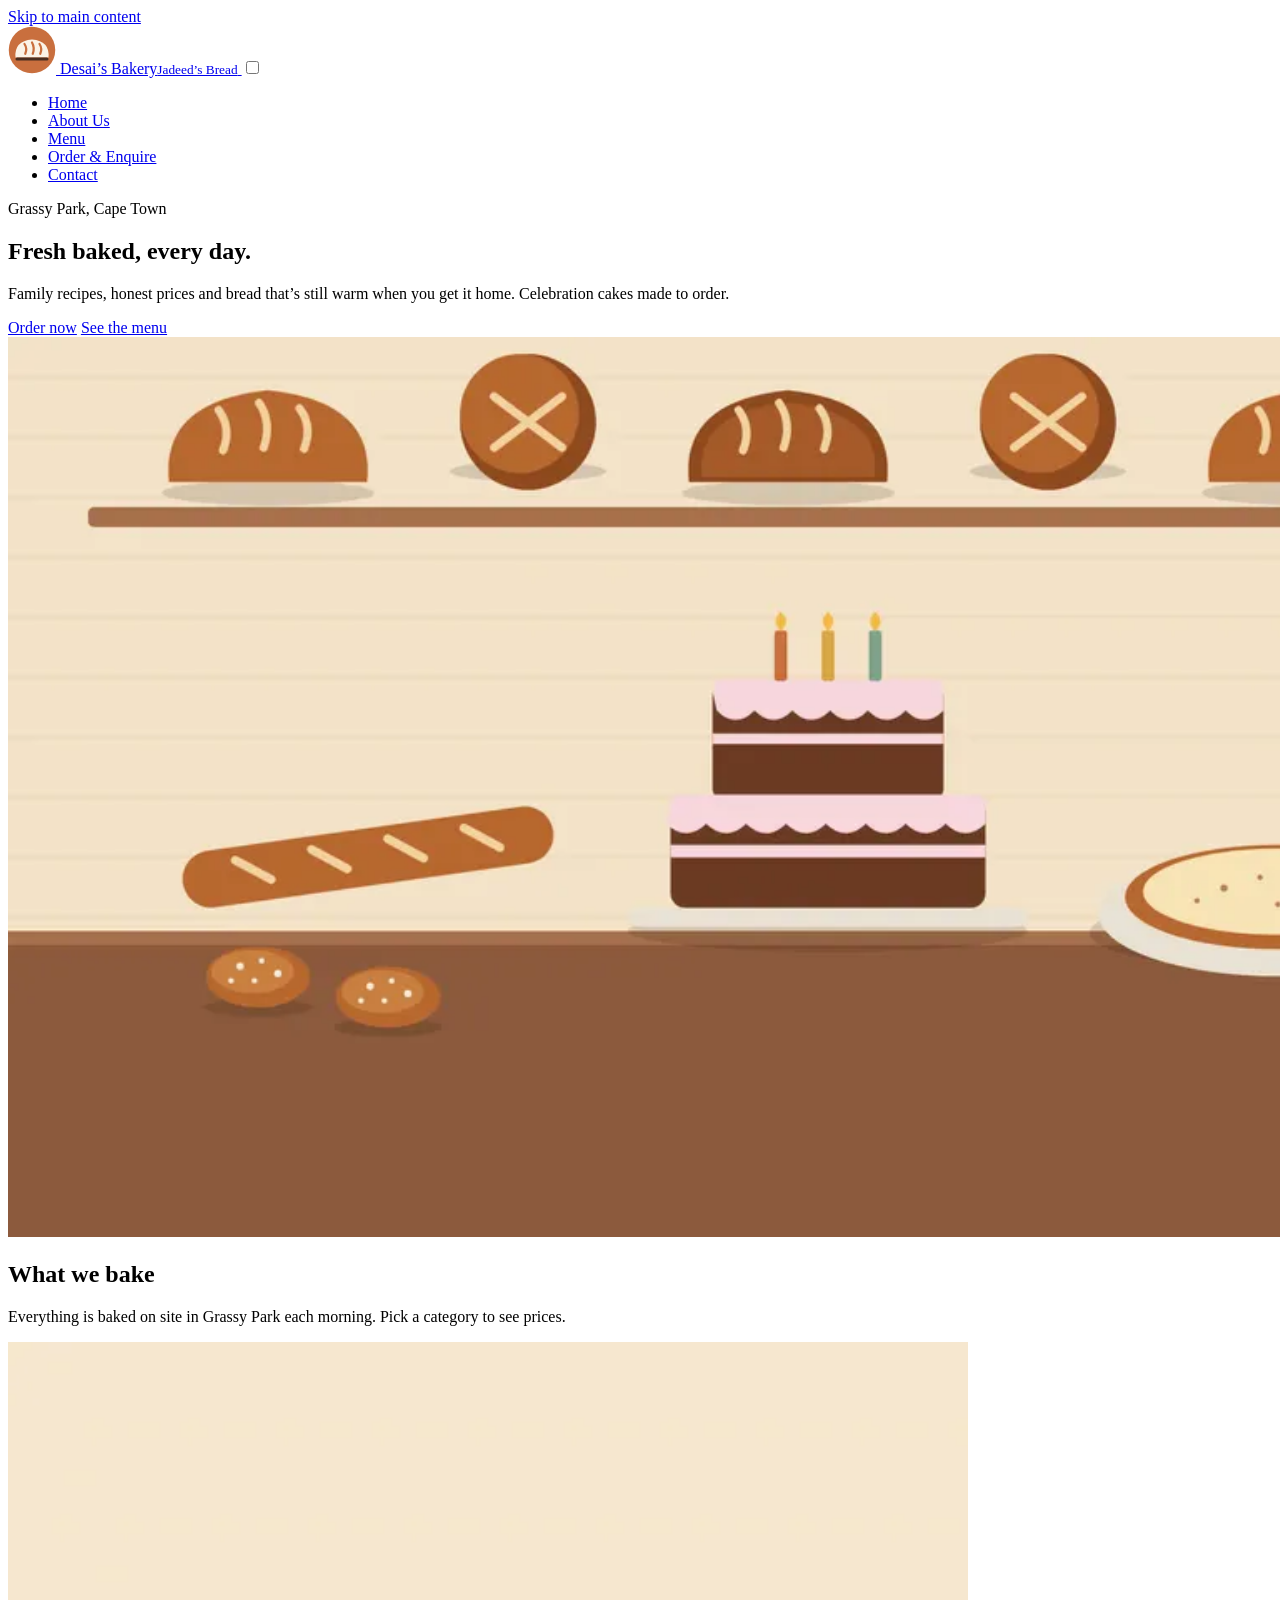
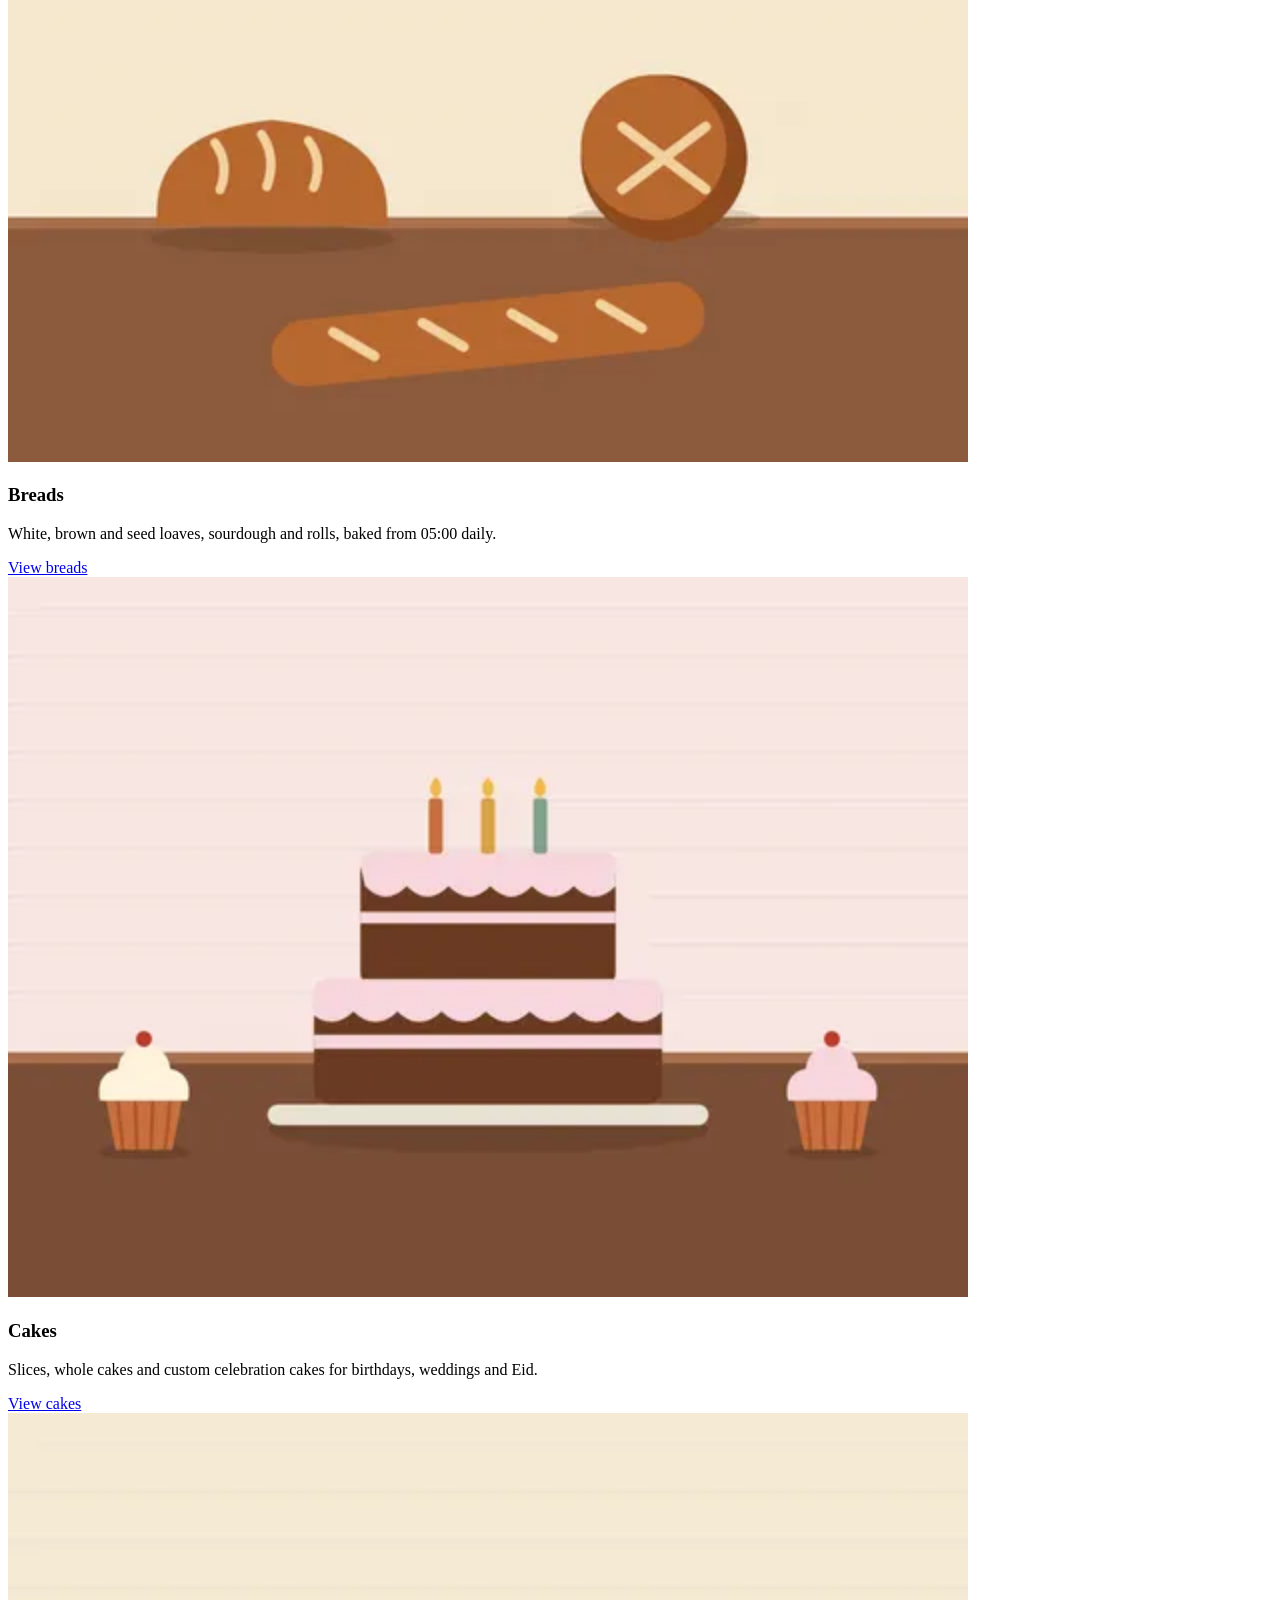
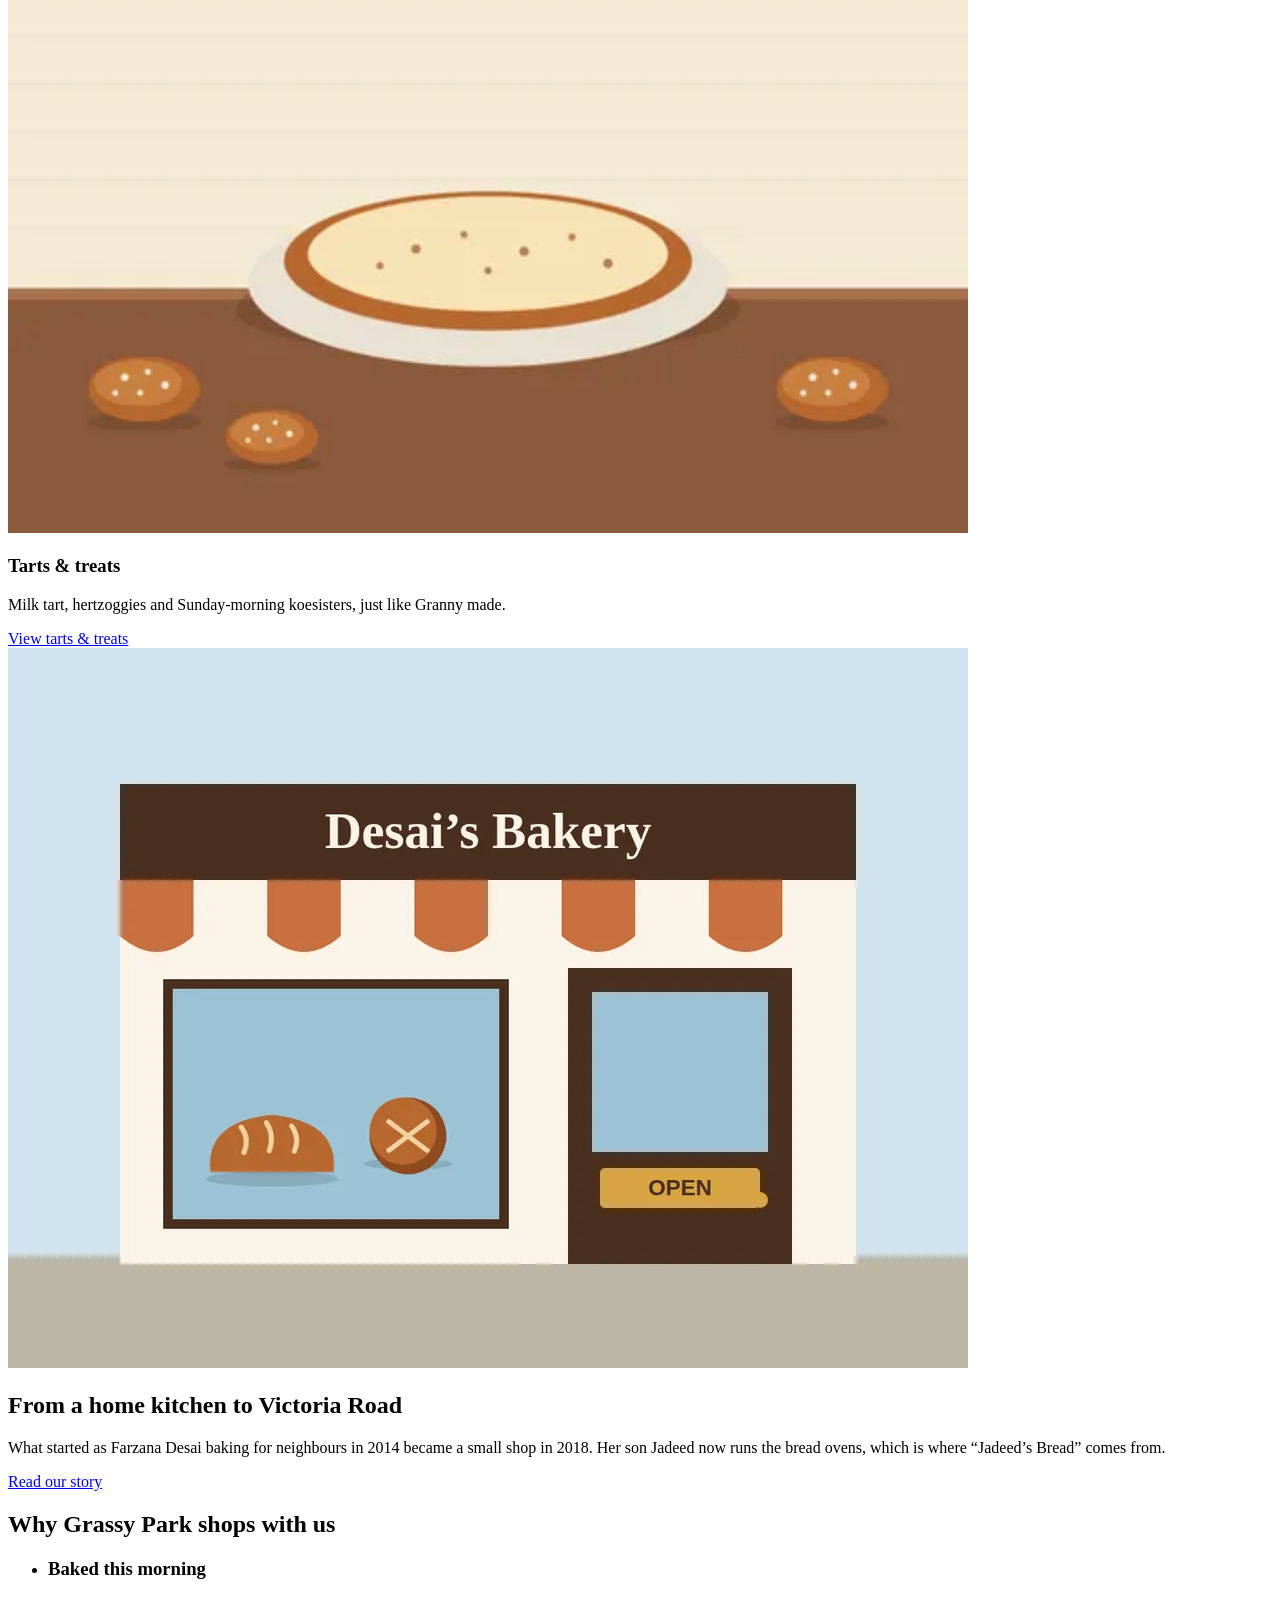
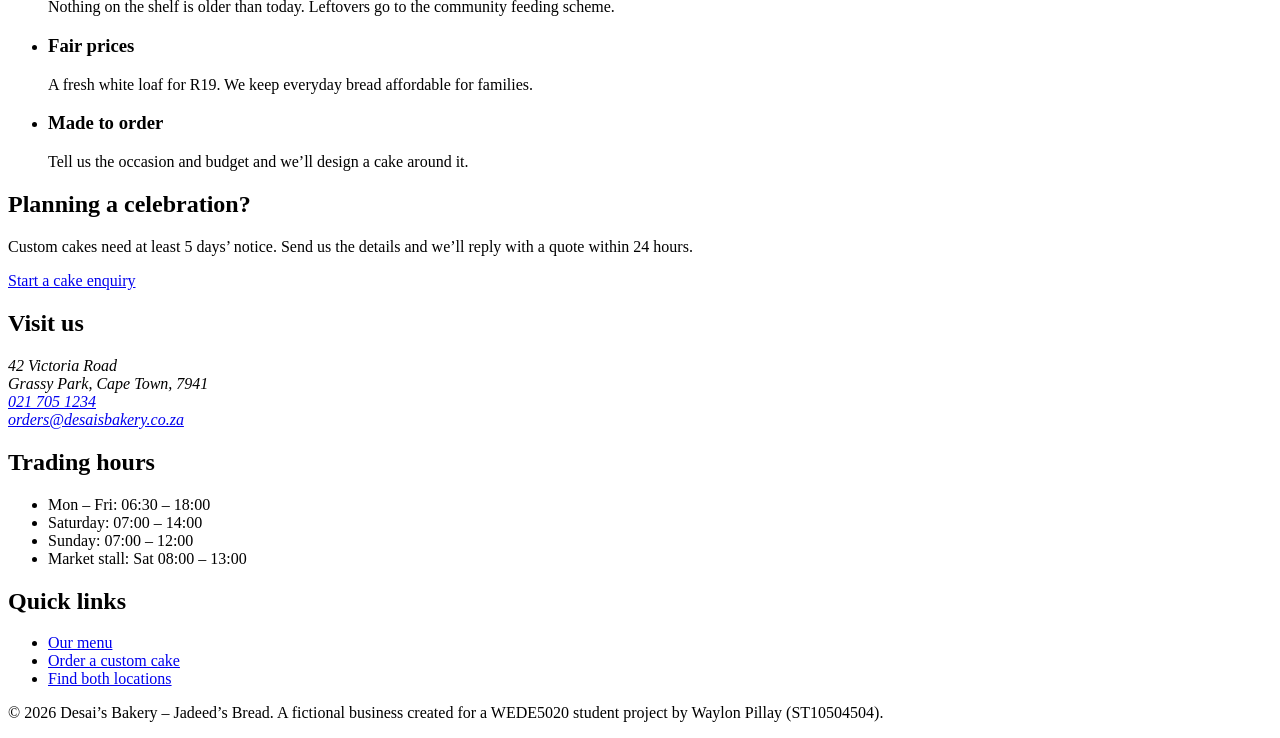
==== WEDE5020-POE-ST10504504/index.html @ 3e5a2468 "Add home page with semantic header, nav, hero, category cards and footer" ====
<!DOCTYPE html>
<html lang="en-ZA">
<head>
    <!-- Character set and responsive viewport so the layout scales on phones and tablets -->
    <meta charset="UTF-8">
    <meta name="viewport" content="width=device-width, initial-scale=1.0">
    <meta name="description" content="Family-run bakery in Grassy Park, Cape Town. Fresh bread daily, celebration cakes, milk tart and koesisters. Order custom cakes online.">
    <meta name="author" content="Waylon Pillay (ST10504504)">
    <title>Home | Desai&#8217;s Bakery, Grassy Park</title>
    <!-- Favicon and the single external stylesheet shared by every page -->
    <link rel="icon" href="images/logo.svg" type="image/svg+xml">
    <link rel="stylesheet" href="css/style.css">
</head>
<body>
    <!-- Skip link lets keyboard users jump straight past the navigation -->
    <a class="skip-link" href="#main">Skip to main content</a>

    <!-- ===== SITE HEADER: logo + main navigation (identical on all five pages) ===== -->
    <header class="site-header">
        <div class="container header-inner">
            <a class="brand" href="index.html">
                <img src="images/logo.svg" alt="" width="48" height="48">
                <span class="brand-text">Desai&#8217;s Bakery<small>Jadeed&#8217;s Bread</small></span>
            </a>

            <!-- Checkbox + label create a CSS-only hamburger menu on small screens (no JavaScript needed) -->
            <input type="checkbox" id="nav-toggle" class="nav-toggle" aria-label="Show or hide the menu">
            <label for="nav-toggle" class="nav-toggle-label"><span></span></label>

            <nav class="main-nav" aria-label="Main navigation">
                <ul>
                <li><a href="index.html" class="active" aria-current="page">Home</a></li>
                <li><a href="about.html">About Us</a></li>
                <li><a href="products.html">Menu</a></li>
                <li><a href="enquiry.html">Order &amp; Enquire</a></li>
                <li><a href="contact.html">Contact</a></li>
                </ul>
            </nav>
        </div>
    </header>

    <main id="main">
        <!-- HERO: large image, tagline and the main call to action -->
        <section class="hero">
            <div class="container hero-inner">
                <div class="hero-text">
                    <p class="eyebrow">Grassy Park, Cape Town</p>
                    <h1>Fresh baked, every day.</h1>
                    <p class="lead">Family recipes, honest prices and bread that&#8217;s still warm when you get it home. Celebration cakes made to order.</p>
                    <div class="button-row">
                        <a class="btn btn-primary" href="enquiry.html">Order now</a>
                        <a class="btn btn-secondary" href="products.html">See the menu</a>
                    </div>
                </div>
                <picture class="hero-image">
                    <source type="image/webp" srcset="images/hero-bread-display-480.webp 480w, images/hero-bread-display-960.webp 960w, images/hero-bread-display-1600.webp 1600w" sizes="(min-width: 64em) 55vw, 100vw">
                    <img src="images/hero-bread-display-1600.jpg" srcset="images/hero-bread-display-480.jpg 480w, images/hero-bread-display-960.jpg 960w, images/hero-bread-display-1600.jpg 1600w" sizes="(min-width: 64em) 55vw, 100vw"
                         alt="Shelf of freshly baked loaves above a counter with a birthday cake, a baguette, a milk tart and koesisters" width="1600" height="900" loading="eager">
                </picture>
            </div>
        </section>

        <!-- FEATURED CATEGORIES: three cards linking into the menu page -->
        <section class="section">
            <div class="container">
                <h2 class="section-title">What we bake</h2>
                <p class="section-intro">Everything is baked on site in Grassy Park each morning. Pick a category to see prices.</p>
                <div class="card-grid">
                    <article class="card">
                        <picture>
                    <source type="image/webp" srcset="images/breads-480.webp 480w, images/breads-960.webp 960w" sizes="(min-width: 48em) 33vw, 100vw">
                    <img src="images/breads-960.jpg" srcset="images/breads-480.jpg 480w, images/breads-960.jpg 960w" sizes="(min-width: 48em) 33vw, 100vw"
                         alt="A domed white loaf, a round seed loaf and a baguette on a wooden counter" width="960" height="720" loading="lazy">
                </picture>
                        <div class="card-body">
                            <h3>Breads</h3>
                            <p>White, brown and seed loaves, sourdough and rolls, baked from 05:00 daily.</p>
                            <a class="text-link" href="products.html#breads">View breads</a>
                        </div>
                    </article>
                    <article class="card">
                        <picture>
                    <source type="image/webp" srcset="images/cakes-480.webp 480w, images/cakes-960.webp 960w" sizes="(min-width: 48em) 33vw, 100vw">
                    <img src="images/cakes-960.jpg" srcset="images/cakes-480.jpg 480w, images/cakes-960.jpg 960w" sizes="(min-width: 48em) 33vw, 100vw"
                         alt="Two-tier chocolate cake with pink icing and candles, flanked by cupcakes" width="960" height="720" loading="lazy">
                </picture>
                        <div class="card-body">
                            <h3>Cakes</h3>
                            <p>Slices, whole cakes and custom celebration cakes for birthdays, weddings and Eid.</p>
                            <a class="text-link" href="products.html#cakes">View cakes</a>
                        </div>
                    </article>
                    <article class="card">
                        <picture>
                    <source type="image/webp" srcset="images/tarts-480.webp 480w, images/tarts-960.webp 960w" sizes="(min-width: 48em) 33vw, 100vw">
                    <img src="images/tarts-960.jpg" srcset="images/tarts-480.jpg 480w, images/tarts-960.jpg 960w" sizes="(min-width: 48em) 33vw, 100vw"
                         alt="A whole milk tart dusted with cinnamon surrounded by Cape Malay koesisters" width="960" height="720" loading="lazy">
                </picture>
                        <div class="card-body">
                            <h3>Tarts &amp; treats</h3>
                            <p>Milk tart, hertzoggies and Sunday-morning koesisters, just like Granny made.</p>
                            <a class="text-link" href="products.html#tarts">View tarts &amp; treats</a>
                        </div>
                    </article>
                </div>
            </div>
        </section>

        <!-- ABOUT TEASER: short story with a link to the full About page -->
        <section class="section section-alt">
            <div class="container split">
                <picture>
                    <source type="image/webp" srcset="images/storefront-480.webp 480w, images/storefront-960.webp 960w" sizes="(min-width: 48em) 50vw, 100vw">
                    <img src="images/storefront-960.jpg" srcset="images/storefront-480.jpg 480w, images/storefront-960.jpg 960w" sizes="(min-width: 48em) 50vw, 100vw"
                         alt="Front of Desai's Bakery with a terracotta awning and loaves in the window" width="960" height="720" loading="lazy">
                </picture>
                <div>
                    <h2>From a home kitchen to Victoria Road</h2>
                    <p>What started as Farzana Desai baking for neighbours in 2014 became a small shop in 2018. Her son Jadeed now runs the bread ovens, which is where &#8220;Jadeed&#8217;s Bread&#8221; comes from.</p>
                    <a class="btn btn-secondary" href="about.html">Read our story</a>
                </div>
            </div>
        </section>

        <!-- WHY US: three short selling points -->
        <section class="section">
            <div class="container">
                <h2 class="section-title">Why Grassy Park shops with us</h2>
                <ul class="feature-list">
                    <li><h3>Baked this morning</h3><p>Nothing on the shelf is older than today. Leftovers go to the community feeding scheme.</p></li>
                    <li><h3>Fair prices</h3><p>A fresh white loaf for R19. We keep everyday bread affordable for families.</p></li>
                    <li><h3>Made to order</h3><p>Tell us the occasion and budget and we&#8217;ll design a cake around it.</p></li>
                </ul>
            </div>
        </section>

        <!-- CALL TO ACTION BANNER -->
        <section class="cta-banner">
            <div class="container cta-inner">
                <h2>Planning a celebration?</h2>
                <p>Custom cakes need at least 5 days&#8217; notice. Send us the details and we&#8217;ll reply with a quote within 24 hours.</p>
                <a class="btn btn-light" href="enquiry.html">Start a cake enquiry</a>
            </div>
        </section>
    </main>

    <!-- ===== SITE FOOTER: contact summary, hours and quick links ===== -->
    <footer class="site-footer">
        <div class="container footer-grid">
            <section>
                <h2>Visit us</h2>
                <address>
                    42 Victoria Road<br>
                    Grassy Park, Cape Town, 7941<br>
                    <a href="tel:+27217051234">021&nbsp;705&nbsp;1234</a><br>
                    <a href="mailto:orders@desaisbakery.co.za">orders@desaisbakery.co.za</a>
                </address>
            </section>
            <section>
                <h2>Trading hours</h2>
                <ul class="plain-list">
                    <li>Mon &#8211; Fri: 06:30 &#8211; 18:00</li>
                    <li>Saturday: 07:00 &#8211; 14:00</li>
                    <li>Sunday: 07:00 &#8211; 12:00</li>
                    <li>Market stall: Sat 08:00 &#8211; 13:00</li>
                </ul>
            </section>
            <section>
                <h2>Quick links</h2>
                <ul class="plain-list">
                    <li><a href="products.html">Our menu</a></li>
                    <li><a href="enquiry.html">Order a custom cake</a></li>
                    <li><a href="contact.html">Find both locations</a></li>
                </ul>
            </section>
        </div>
        <p class="footer-note container">
            &copy; 2026 Desai&#8217;s Bakery &#8211; Jadeed&#8217;s Bread. A fictional business created for a WEDE5020 student project by Waylon Pillay (ST10504504).
        </p>
    </footer>
</body>
</html>
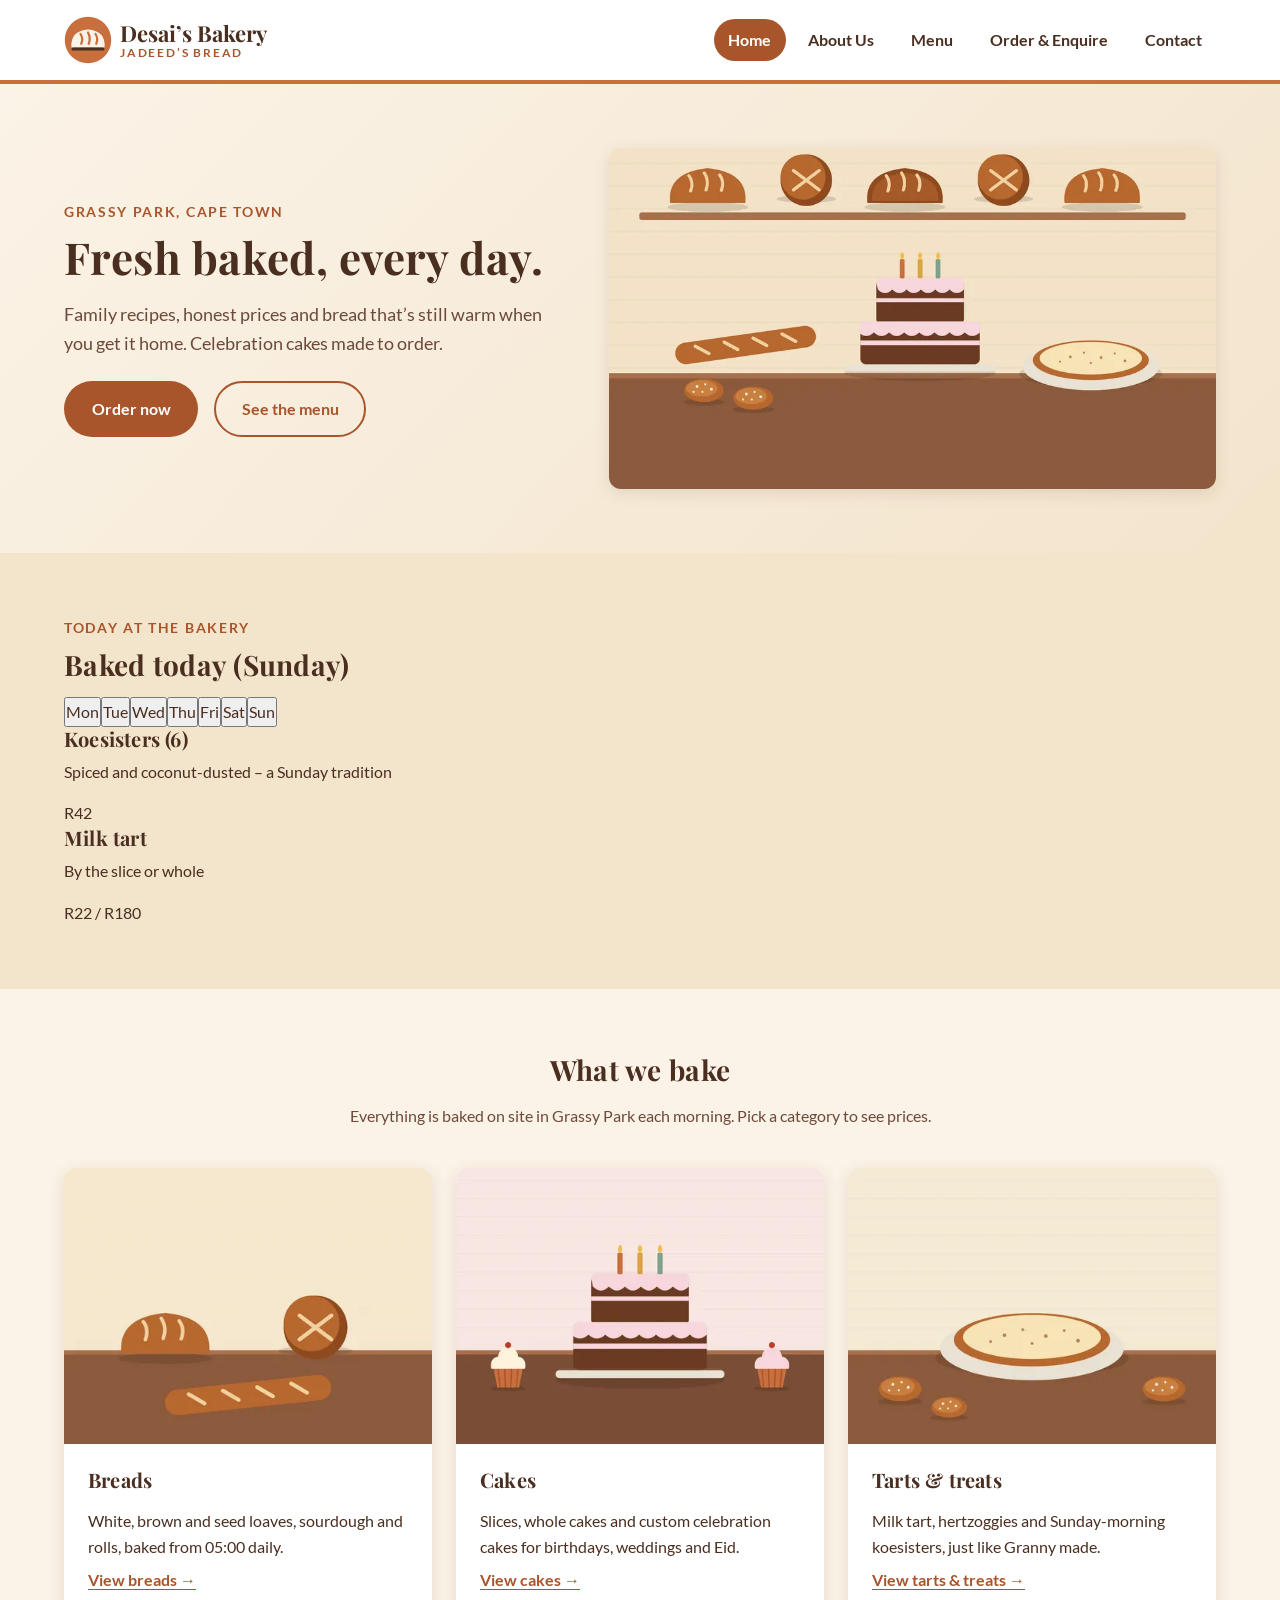
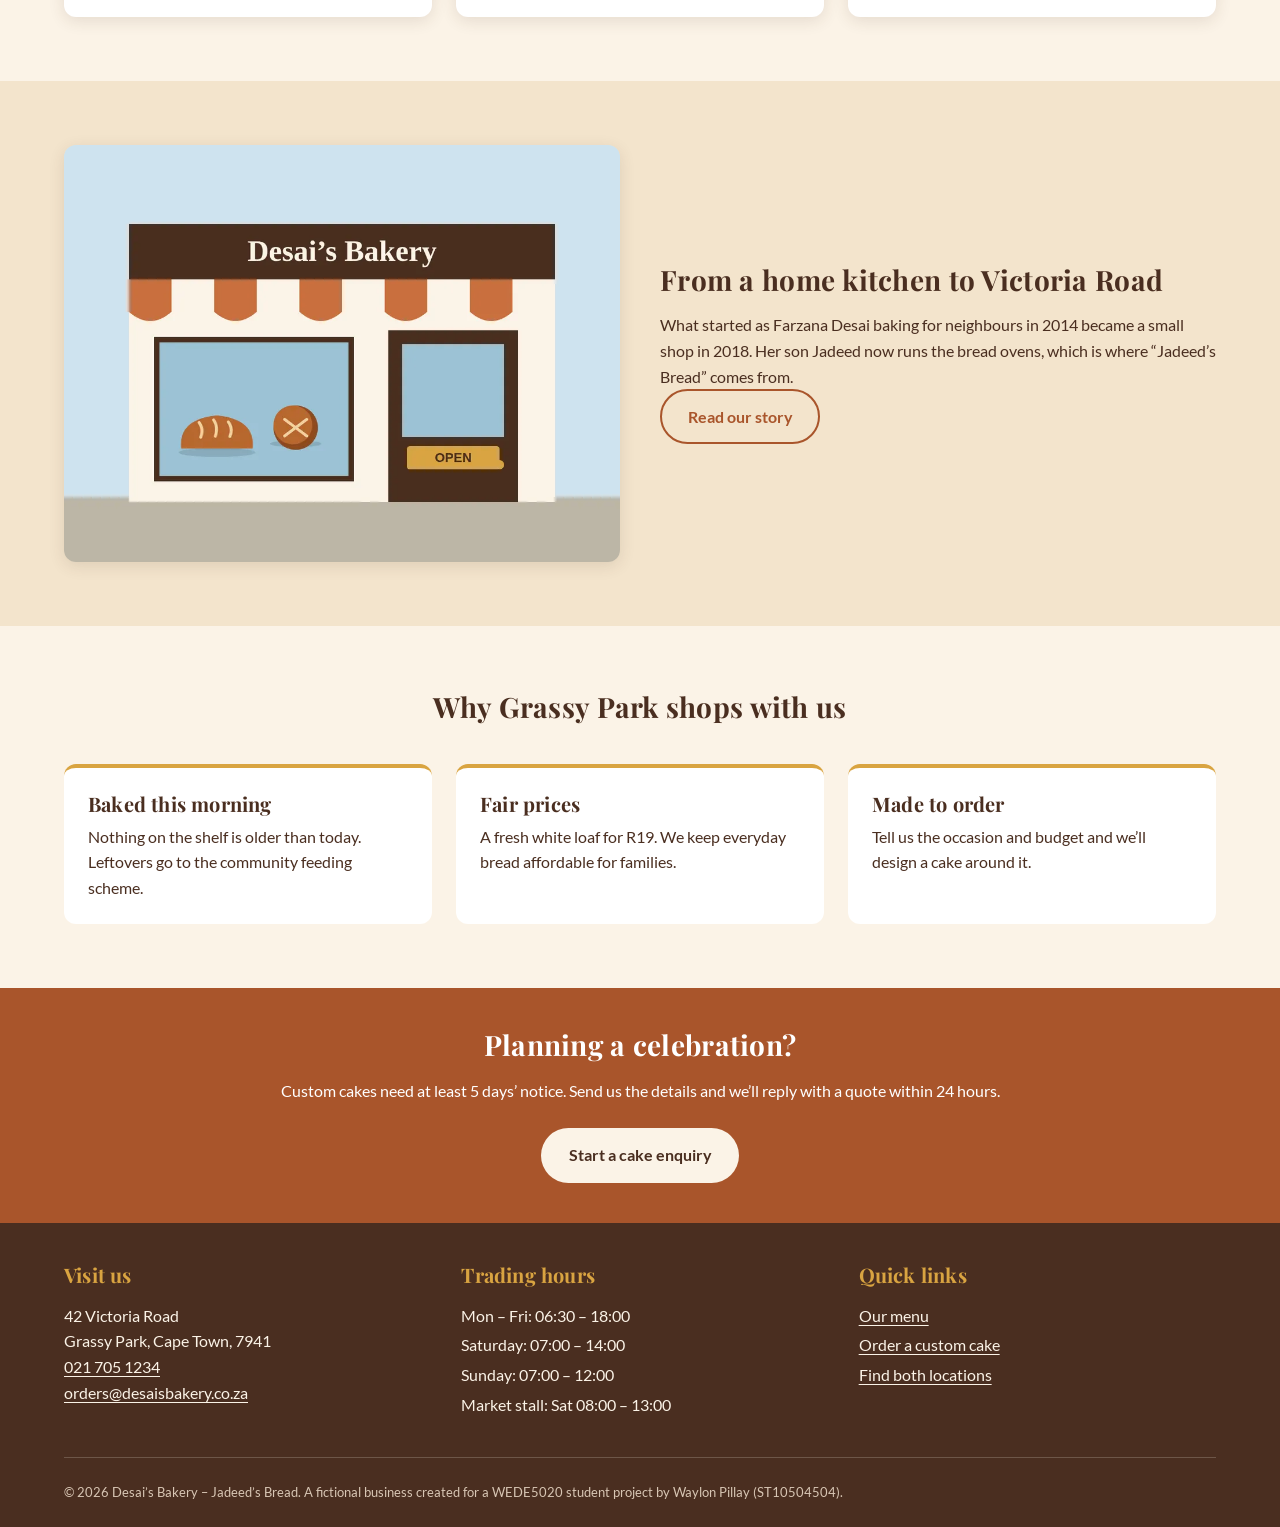
==== commit 2a93e548: "Add dynamic Today at the bakery section and SEO tags to home page specials.js stores the weekly baki" ====
--- a/WEDE5020-POE-ST10504504/index.html
+++ b/WEDE5020-POE-ST10504504/index.html
@@ -3,13 +3,92 @@
 <head>
     <!-- Character set and responsive viewport so the layout scales on phones and tablets -->
     <meta charset="UTF-8">
+    <!-- SECURITY: Content Security Policy only allows scripts, styles and fonts from this site,
+         map tiles from OpenStreetMap and form posts to Formspree (MDN Web Docs, 2026g) -->
+    <meta http-equiv="Content-Security-Policy" content="default-src 'self'; script-src 'self'; style-src 'self'; img-src 'self' data: https://tile.openstreetmap.org; font-src 'self'; connect-src 'self' https://formspree.io; form-action 'self' https://formspree.io mailto:; base-uri 'self'; object-src 'none'">
+    <meta name="referrer" content="strict-origin-when-cross-origin">
     <meta name="viewport" content="width=device-width, initial-scale=1.0">
-    <meta name="description" content="Family-run bakery in Grassy Park, Cape Town. Fresh bread daily, celebration cakes, milk tart and koesisters. Order custom cakes online.">
+    <meta name="description" content="Family bakery in Grassy Park, Cape Town. Fresh bread from R18 daily, celebration cakes, milk tart and koesisters. See today&#8217;s bakes and order online.">
     <meta name="author" content="Waylon Pillay (ST10504504)">
-    <title>Home | Desai&#8217;s Bakery, Grassy Park</title>
+    <!-- SEO: keywords, indexing, canonical URL and social sharing (Open Graph) tags -->
+    <meta name="keywords" content="bakery Grassy Park, Cape Town bakery, fresh bread Cape Town, custom cakes Cape Town, koesisters, milk tart, Cape Flats bakery, halaal-friendly bakery">
+    <meta name="robots" content="index, follow">
+    <meta name="theme-color" content="#4A2E20">
+    <link rel="canonical" href="https://waylonpillay8.github.io/WEDE-POE/WEDE5020-POE-ST10504504/">
+    <meta property="og:type" content="website">
+    <meta property="og:site_name" content="Desai&#8217;s Bakery &#8211; Jadeed&#8217;s Bread">
+    <meta property="og:title" content="Fresh Bread &amp; Custom Cakes in Grassy Park | Desai&#8217;s Bakery">
+    <meta property="og:description" content="Family bakery in Grassy Park, Cape Town. Fresh bread from R18 daily, celebration cakes, milk tart and koesisters. See today&#8217;s bakes and order online.">
+    <meta property="og:url" content="https://waylonpillay8.github.io/WEDE-POE/WEDE5020-POE-ST10504504/">
+    <meta property="og:image" content="https://waylonpillay8.github.io/WEDE-POE/WEDE5020-POE-ST10504504/images/hero-bread-display-1600.jpg">
+    <meta property="og:image:alt" content="Freshly baked loaves, a birthday cake and a milk tart at Desai&#8217;s Bakery">
+    <meta property="og:locale" content="en_ZA">
+    <meta name="twitter:card" content="summary_large_image">
+    <title>Fresh Bread &amp; Custom Cakes in Grassy Park | Desai&#8217;s Bakery</title>
     <!-- Favicon and the single external stylesheet shared by every page -->
     <link rel="icon" href="images/logo.svg" type="image/svg+xml">
     <link rel="stylesheet" href="css/style.css">
+    <!-- JavaScript (Part 3). "defer" downloads the files without blocking the page
+         and runs them in order once the HTML has been read. -->
+    <script src="js/main.js" defer></script>
+    <script src="js/specials.js" defer></script>
+    <!-- LOCAL SEO: structured data tells search engines this is a bakery, with its address,
+         phone number and opening hours (Google Search Central, 2026d; Schema.org, n.d.) -->
+    <script type="application/ld+json">
+    {
+        "@context": "https://schema.org",
+        "@type": "Bakery",
+        "name": "Desai's Bakery – Jadeed's Bread",
+        "description": "Family bakery in Grassy Park, Cape Town, baking fresh bread, celebration cakes, milk tart and koesisters.",
+        "url": "https://waylonpillay8.github.io/WEDE-POE/WEDE5020-POE-ST10504504/",
+        "logo": "https://waylonpillay8.github.io/WEDE-POE/WEDE5020-POE-ST10504504/images/logo.svg",
+        "image": "https://waylonpillay8.github.io/WEDE-POE/WEDE5020-POE-ST10504504/images/storefront-960.jpg",
+        "telephone": "+27217051234",
+        "email": "orders@desaisbakery.co.za",
+        "priceRange": "R10 - R550",
+        "servesCuisine": "South African baked goods",
+        "address": {
+            "@type": "PostalAddress",
+            "streetAddress": "42 Victoria Road",
+            "addressLocality": "Grassy Park",
+            "addressRegion": "Western Cape",
+            "postalCode": "7941",
+            "addressCountry": "ZA"
+        },
+        "geo": {
+            "@type": "GeoCoordinates",
+            "latitude": -34.0478,
+            "longitude": 18.4957
+        },
+        "openingHoursSpecification": [
+            {
+                "@type": "OpeningHoursSpecification",
+                "dayOfWeek": [
+                    "Monday",
+                    "Tuesday",
+                    "Wednesday",
+                    "Thursday",
+                    "Friday"
+                ],
+                "opens": "06:30",
+                "closes": "18:00"
+            },
+            {
+                "@type": "OpeningHoursSpecification",
+                "dayOfWeek": "Saturday",
+                "opens": "07:00",
+                "closes": "14:00"
+            },
+            {
+                "@type": "OpeningHoursSpecification",
+                "dayOfWeek": "Sunday",
+                "opens": "07:00",
+                "closes": "12:00"
+            }
+        ],
+        "hasMap": "https://waylonpillay8.github.io/WEDE-POE/WEDE5020-POE-ST10504504/contact.html"
+    }
+    </script>
 </head>
 <body>
     <!-- Skip link lets keyboard users jump straight past the navigation -->
@@ -60,12 +139,24 @@
             </div>
         </section>
 
+        <!-- TODAY AT THE BAKERY (Part 3): the cards are built by js/specials.js from a weekly
+             schedule stored as data, for the current day in Cape Town. Visitors can switch days. -->
+        <section class="section section-alt" aria-labelledby="todays-bakes-day">
+            <div class="container todays-bakes">
+                <p class="eyebrow">Today at the bakery</p>
+                <h2 id="todays-bakes-day">Baked today</h2>
+                <div id="todays-bakes">
+                    <p>Every day has its own specials, from rotis on Friday to koesisters on Sunday. <a class="text-link" href="products.html">See the full menu</a>.</p>
+                </div>
+            </div>
+        </section>
+
         <!-- FEATURED CATEGORIES: three cards linking into the menu page -->
         <section class="section">
             <div class="container">
                 <h2 class="section-title">What we bake</h2>
                 <p class="section-intro">Everything is baked on site in Grassy Park each morning. Pick a category to see prices.</p>
-                <div class="card-grid">
+                <div class="card-grid reveal">
                     <article class="card">
                         <picture>
                     <source type="image/webp" srcset="images/breads-480.webp 480w, images/breads-960.webp 960w" sizes="(min-width: 48em) 33vw, 100vw">
@@ -108,7 +199,7 @@
 
         <!-- ABOUT TEASER: short story with a link to the full About page -->
         <section class="section section-alt">
-            <div class="container split">
+            <div class="container split reveal">
                 <picture>
                     <source type="image/webp" srcset="images/storefront-480.webp 480w, images/storefront-960.webp 960w" sizes="(min-width: 48em) 50vw, 100vw">
                     <img src="images/storefront-960.jpg" srcset="images/storefront-480.jpg 480w, images/storefront-960.jpg 960w" sizes="(min-width: 48em) 50vw, 100vw"
@@ -126,7 +217,7 @@
         <section class="section">
             <div class="container">
                 <h2 class="section-title">Why Grassy Park shops with us</h2>
-                <ul class="feature-list">
+                <ul class="feature-list reveal">
                     <li><h3>Baked this morning</h3><p>Nothing on the shelf is older than today. Leftovers go to the community feeding scheme.</p></li>
                     <li><h3>Fair prices</h3><p>A fresh white loaf for R19. We keep everyday bread affordable for families.</p></li>
                     <li><h3>Made to order</h3><p>Tell us the occasion and budget and we&#8217;ll design a cake around it.</p></li>
@@ -164,6 +255,8 @@
                     <li>Sunday: 07:00 &#8211; 12:00</li>
                     <li>Market stall: Sat 08:00 &#8211; 13:00</li>
                 </ul>
+                <!-- Filled in by main.js with the live open/closed status -->
+                <p class="open-status" data-open-status hidden></p>
             </section>
             <section>
                 <h2>Quick links</h2>
@@ -175,7 +268,7 @@
             </section>
         </div>
         <p class="footer-note container">
-            &copy; 2026 Desai&#8217;s Bakery &#8211; Jadeed&#8217;s Bread. A fictional business created for a WEDE5020 student project by Waylon Pillay (ST10504504).
+            &copy; <span data-year>2026</span> Desai&#8217;s Bakery &#8211; Jadeed&#8217;s Bread. A fictional business created for a WEDE5020 student project by Waylon Pillay (ST10504504).
         </p>
     </footer>
 </body>
--- a/WEDE5020-POE-ST10504504/css/style.css
+++ b/WEDE5020-POE-ST10504504/css/style.css
@@ -0,0 +1,1087 @@
+/* ==========================================================================
+   Desai's Bakery – Jadeed's Bread | style.css
+   WEDE5020 POE Part 2 – Waylon Pillay (ST10504504)
+
+   One external stylesheet, linked from all five pages.
+   Structure:
+     1. Fonts (self-hosted)
+     2. CSS reset
+     3. Design tokens (custom properties)
+     4. Base styles and typography
+     5. Layout helpers
+     6. Header and navigation
+     7. Buttons and links (incl. pseudo-classes)
+     8. Page sections and components
+     9. Menu tables
+    10. Forms
+    11. Footer
+    12. Responsive design: tablet (max 64em) and mobile (max 48em / 30em)
+
+   Styles are written for the desktop first, then media queries adjust
+   the layout, type and navigation for smaller screens.
+   ========================================================================== */
+
+
+/* 1. FONTS --------------------------------------------------------------
+   Playfair Display (headings) and Lato (body) are stored in /fonts so the
+   site does not depend on an external font service. Both use the SIL
+   Open Font License. font-display: swap shows fallback text while loading. */
+@font-face {
+    font-family: "Playfair Display";
+    src: url("../fonts/playfair-display-latin-700-normal.woff2") format("woff2");
+    font-weight: 700;
+    font-style: normal;
+    font-display: swap;
+}
+@font-face {
+    font-family: "Lato";
+    src: url("../fonts/lato-latin-400-normal.woff2") format("woff2");
+    font-weight: 400;
+    font-style: normal;
+    font-display: swap;
+}
+@font-face {
+    font-family: "Lato";
+    src: url("../fonts/lato-latin-400-italic.woff2") format("woff2");
+    font-weight: 400;
+    font-style: italic;
+    font-display: swap;
+}
+@font-face {
+    font-family: "Lato";
+    src: url("../fonts/lato-latin-700-normal.woff2") format("woff2");
+    font-weight: 700;
+    font-style: normal;
+    font-display: swap;
+}
+
+
+/* 2. CSS RESET ----------------------------------------------------------
+   Removes browser default margins and makes sizing predictable so the
+   site looks the same in Chrome, Firefox, Edge and Safari. */
+*,
+*::before,
+*::after {
+    box-sizing: border-box;
+    margin: 0;
+    padding: 0;
+}
+
+html {
+    -webkit-text-size-adjust: 100%;
+    text-size-adjust: 100%;
+    scroll-behavior: smooth;
+}
+
+img,
+picture,
+svg,
+iframe {
+    display: block;
+    max-width: 100%;       /* images never overflow their container */
+}
+
+img {
+    height: auto;          /* keeps the aspect ratio when width shrinks */
+}
+
+input,
+button,
+select,
+textarea {
+    font: inherit;         /* form controls use the site font */
+    color: inherit;
+}
+
+ul[class],
+ol[class] {
+    list-style: none;
+}
+
+
+/* 3. DESIGN TOKENS ------------------------------------------------------
+   Colours and sizes from the Website Project Proposal, stored once and
+   reused everywhere with var(). */
+:root {
+    /* Colour scheme */
+    --cream: #FBF3E7;          /* page background */
+    --cream-dark: #F3E4CC;     /* alternate section background */
+    --terracotta: #C96F3E;     /* decorative accent */
+    --terracotta-dark: #A9552B;/* buttons and links (darker to pass WCAG AA contrast) */
+    --terracotta-deep: #8A431F;/* hover / active state */
+    --brown: #4A2E20;          /* main text */
+    --brown-soft: #6B4A3A;     /* secondary text */
+    --gold: #D9A441;           /* small highlights */
+    --white: #FFFFFF;
+
+    /* Typography */
+    --font-heading: "Playfair Display", Georgia, "Times New Roman", serif;
+    --font-body: "Lato", "Segoe UI", Arial, sans-serif;
+
+    /* Type scale (1.25 ratio) using rem so it respects browser font settings */
+    --fs-small: 0.875rem;  /* 14px */
+    --fs-base: 1rem;       /* 16px */
+    --fs-h3: 1.25rem;      /* 20px */
+    --fs-h2: 1.75rem;      /* 28px */
+    --fs-h1: 2.75rem;      /* 44px */
+
+    /* Spacing and shape */
+    --space-xs: 0.5rem;
+    --space-sm: 1rem;
+    --space-md: 1.5rem;
+    --space-lg: 2.5rem;
+    --space-xl: 4rem;
+    --radius: 0.75rem;
+    --shadow: 0 0.25rem 1rem rgba(74, 46, 32, 0.12);
+    --max-width: 75rem;    /* 1200px */
+}
+
+
+/* 4. BASE STYLES AND TYPOGRAPHY ---------------------------------------- */
+body {
+    font-family: var(--font-body);
+    font-size: var(--fs-base);
+    line-height: 1.6;
+    color: var(--brown);
+    background-color: var(--cream);
+}
+
+h1,
+h2,
+h3 {
+    font-family: var(--font-heading);
+    font-weight: 700;
+    line-height: 1.2;
+    color: var(--brown);
+    letter-spacing: 0.01em;
+}
+
+h1 { font-size: var(--fs-h1); margin-bottom: var(--space-sm); }
+h2 { font-size: var(--fs-h2); margin-bottom: var(--space-sm); }
+h3 { font-size: var(--fs-h3); margin-bottom: var(--space-xs); }
+
+p + p {
+    margin-top: var(--space-sm);
+}
+
+a {
+    color: var(--terracotta-dark);
+    text-decoration-thickness: 0.08em;
+    text-underline-offset: 0.2em;
+}
+
+address {
+    font-style: normal;
+}
+
+.lead {
+    font-size: 1.125rem;
+    color: var(--brown-soft);
+    max-width: 40rem;
+}
+
+.eyebrow {
+    font-size: var(--fs-small);
+    font-weight: 700;
+    text-transform: uppercase;
+    letter-spacing: 0.12em;
+    color: var(--terracotta-dark);
+    margin-bottom: var(--space-xs);
+}
+
+/* Hides text visually but keeps it available to screen readers */
+.visually-hidden {
+    position: absolute;
+    width: 1px;
+    height: 1px;
+    overflow: hidden;
+    clip: rect(0 0 0 0);
+    white-space: nowrap;
+}
+
+/* Skip link is hidden until it receives keyboard focus */
+.skip-link {
+    position: absolute;
+    left: var(--space-sm);
+    top: -3rem;
+    background: var(--brown);
+    color: var(--white);
+    padding: var(--space-xs) var(--space-sm);
+    border-radius: var(--radius);
+    z-index: 100;
+}
+.skip-link:focus {
+    top: var(--space-sm);
+}
+
+
+/* 5. LAYOUT HELPERS ------------------------------------------------------ */
+.container {
+    width: 90%;
+    max-width: var(--max-width);
+    margin-inline: auto;
+}
+
+.section {
+    padding-block: var(--space-xl);
+}
+
+.section-alt {
+    background-color: var(--cream-dark);
+}
+
+.section-title {
+    text-align: center;
+}
+
+.section-intro {
+    text-align: center;
+    color: var(--brown-soft);
+    max-width: 40rem;
+    margin: 0 auto var(--space-lg);
+}
+
+/* Two columns: image + text side by side (Grid) */
+.split {
+    display: grid;
+    grid-template-columns: 1fr 1fr;
+    gap: var(--space-lg);
+    align-items: center;
+}
+
+.two-col {
+    display: grid;
+    grid-template-columns: repeat(2, 1fr);
+    gap: var(--space-lg);
+}
+
+/* Rounded corners and a soft shadow on content images */
+.split picture img,
+.menu-image img,
+.contact-details picture img {
+    border-radius: var(--radius);
+    box-shadow: var(--shadow);
+}
+
+
+/* 6. HEADER AND NAVIGATION ---------------------------------------------- */
+.site-header {
+    background-color: var(--white);
+    border-bottom: 4px solid var(--terracotta);
+    position: sticky;      /* header stays visible while scrolling */
+    top: 0;
+    z-index: 50;
+}
+
+.header-inner {
+    display: flex;
+    align-items: center;
+    justify-content: space-between;
+    gap: var(--space-md);
+    padding-block: var(--space-sm);
+}
+
+.brand {
+    display: flex;
+    align-items: center;
+    gap: var(--space-xs);
+    text-decoration: none;
+}
+
+.brand-text {
+    font-family: var(--font-heading);
+    font-size: 1.375rem;
+    font-weight: 700;
+    color: var(--brown);
+    line-height: 1.1;
+}
+
+.brand-text small {
+    display: block;
+    font-family: var(--font-body);
+    font-size: 0.75rem;
+    font-weight: 700;
+    letter-spacing: 0.15em;
+    text-transform: uppercase;
+    color: var(--terracotta-dark);
+}
+
+.main-nav ul {
+    display: flex;
+    gap: var(--space-xs);
+    list-style: none;      /* removes the default bullets */
+}
+
+.main-nav a {
+    display: block;
+    padding: 0.5rem 0.9rem;
+    border-radius: 2rem;
+    color: var(--brown);
+    font-weight: 700;
+    text-decoration: none;
+    transition: background-color 0.2s ease, color 0.2s ease;
+}
+
+/* Pseudo-classes give feedback on hover, keyboard focus and click */
+.main-nav a:hover {
+    background-color: var(--cream-dark);
+}
+.main-nav a:focus-visible {
+    outline: 3px solid var(--gold);
+    outline-offset: 2px;
+}
+.main-nav a:active {
+    background-color: var(--terracotta);
+    color: var(--white);
+}
+
+/* Current page is highlighted */
+.main-nav a.active {
+    background-color: var(--terracotta-dark);
+    color: var(--white);
+}
+
+/* The hamburger checkbox and icon are hidden on desktop */
+.nav-toggle,
+.nav-toggle-label {
+    display: none;
+}
+
+
+/* 7. BUTTONS AND LINKS --------------------------------------------------- */
+.btn {
+    display: inline-block;
+    padding: 0.8rem 1.6rem;
+    border: 2px solid transparent;
+    border-radius: 2rem;
+    font-weight: 700;
+    text-decoration: none;
+    cursor: pointer;
+    transition: background-color 0.2s ease, transform 0.15s ease, box-shadow 0.2s ease;
+}
+
+.btn-primary {
+    background-color: var(--terracotta-dark);
+    color: var(--white);
+}
+.btn-primary:hover {
+    background-color: var(--terracotta-deep);
+    box-shadow: var(--shadow);
+    transform: translateY(-2px);
+}
+
+.btn-secondary {
+    border-color: var(--terracotta-dark);
+    color: var(--terracotta-dark);
+    background-color: transparent;
+}
+.btn-secondary:hover {
+    background-color: var(--terracotta-dark);
+    color: var(--white);
+}
+
+.btn-light {
+    background-color: var(--cream);
+    color: var(--brown);
+}
+.btn-light:hover {
+    background-color: var(--white);
+    transform: translateY(-2px);
+}
+
+/* Shared focus and active styles for every button */
+.btn:focus-visible {
+    outline: 3px solid var(--gold);
+    outline-offset: 3px;
+}
+.btn:active {
+    transform: translateY(1px);
+    box-shadow: none;
+}
+
+.button-row {
+    display: flex;
+    flex-wrap: wrap;
+    gap: var(--space-sm);
+    margin-top: var(--space-md);
+}
+
+.text-link {
+    font-weight: 700;
+}
+.text-link::after {
+    content: " \2192";     /* arrow after "View" links */
+}
+.text-link:hover {
+    color: var(--terracotta-deep);
+}
+
+
+/* 8. PAGE SECTIONS AND COMPONENTS -------------------------------------- */
+
+/* Hero (home page) */
+.hero {
+    background: linear-gradient(135deg, var(--cream) 0%, var(--cream-dark) 100%);
+    padding-block: var(--space-xl);
+}
+
+.hero-inner {
+    display: grid;
+    grid-template-columns: 1fr 1.2fr;
+    gap: var(--space-lg);
+    align-items: center;
+}
+
+.hero-image img {
+    border-radius: var(--radius);
+    box-shadow: var(--shadow);
+}
+
+/* Banner at the top of inner pages */
+.page-banner {
+    background-color: var(--brown);
+    padding-block: var(--space-lg);
+}
+.page-banner h1,
+.page-banner .lead {
+    color: var(--cream);
+}
+
+.jump-links {
+    display: flex;
+    flex-wrap: wrap;
+    gap: var(--space-xs);
+    margin-top: var(--space-md);
+}
+.jump-links a {
+    padding: 0.35rem 1rem;
+    border: 1px solid var(--cream);
+    border-radius: 2rem;
+    color: var(--cream);
+    text-decoration: none;
+    font-size: var(--fs-small);
+    font-weight: 700;
+}
+.jump-links a:hover,
+.jump-links a:focus-visible {
+    background-color: var(--cream);
+    color: var(--brown);
+}
+
+/* Category cards (home page) */
+.card-grid {
+    display: grid;
+    grid-template-columns: repeat(3, 1fr);
+    gap: var(--space-md);
+}
+
+.card {
+    background-color: var(--white);
+    border-radius: var(--radius);
+    overflow: hidden;
+    box-shadow: var(--shadow);
+    display: flex;
+    flex-direction: column;
+    transition: transform 0.2s ease, box-shadow 0.2s ease;
+}
+.card:hover {
+    transform: translateY(-4px);
+    box-shadow: 0 0.5rem 1.5rem rgba(74, 46, 32, 0.18);
+}
+
+.card-body {
+    padding: var(--space-md);
+    display: flex;
+    flex-direction: column;
+    gap: var(--space-xs);
+    flex: 1;
+}
+.card-body .text-link {
+    margin-top: auto;      /* pushes the link to the bottom of each card */
+}
+
+/* Selling points list */
+.feature-list {
+    display: grid;
+    grid-template-columns: repeat(3, 1fr);
+    gap: var(--space-md);
+    margin-top: var(--space-lg);
+}
+.feature-list li {
+    background-color: var(--white);
+    border-top: 4px solid var(--gold);
+    border-radius: var(--radius);
+    padding: var(--space-md);
+}
+
+/* Call-to-action banner */
+.cta-banner {
+    background-color: var(--terracotta-dark);
+    padding-block: var(--space-lg);
+}
+.cta-inner {
+    text-align: center;
+}
+.cta-inner h2,
+.cta-inner p {
+    color: var(--white);
+}
+.cta-inner p {
+    margin-bottom: var(--space-md);
+}
+
+/* Generic panel */
+.panel {
+    background-color: var(--white);
+    border-radius: var(--radius);
+    padding: var(--space-lg);
+    box-shadow: var(--shadow);
+}
+
+/* About: milestones timeline */
+.timeline {
+    max-width: 40rem;
+    margin: var(--space-lg) auto 0;
+    border-left: 4px solid var(--terracotta);
+}
+.timeline li {
+    position: relative;
+    padding: 0 0 var(--space-md) var(--space-md);
+}
+.timeline li::before {
+    content: "";
+    position: absolute;
+    left: -0.6rem;
+    top: 0.35rem;
+    width: 1rem;
+    height: 1rem;
+    border-radius: 50%;
+    background-color: var(--gold);
+    border: 3px solid var(--cream-dark);
+}
+.timeline .year {
+    display: inline-block;
+    min-width: 3.5rem;
+    font-weight: 700;
+    color: var(--terracotta-dark);
+}
+
+/* About: team cards */
+.team-grid {
+    display: grid;
+    grid-template-columns: repeat(3, 1fr);
+    gap: var(--space-md);
+    margin-top: var(--space-lg);
+}
+.team-card {
+    background-color: var(--white);
+    border-radius: var(--radius);
+    padding: var(--space-lg) var(--space-md);
+    text-align: center;
+    box-shadow: var(--shadow);
+}
+.avatar {
+    display: grid;
+    place-items: center;
+    width: 5rem;
+    height: 5rem;
+    margin: 0 auto var(--space-sm);
+    border-radius: 50%;
+    background-color: var(--terracotta);
+    color: var(--white);
+    font-family: var(--font-heading);
+    font-size: 1.5rem;
+}
+.role {
+    font-size: var(--fs-small);
+    font-weight: 700;
+    text-transform: uppercase;
+    letter-spacing: 0.08em;
+    color: var(--terracotta-dark);
+}
+
+/* Menu page: image beside content */
+.menu-block {
+    display: grid;
+    grid-template-columns: 2fr 3fr;
+    gap: var(--space-lg);
+    align-items: start;
+}
+.menu-image {
+    position: sticky;
+    top: 7rem;
+}
+.allergen {
+    margin-top: var(--space-sm);
+    font-size: var(--fs-small);
+    color: var(--brown-soft);
+}
+
+/* Contact page */
+.location-card {
+    background-color: var(--white);
+    border-radius: var(--radius);
+    padding: var(--space-md);
+    box-shadow: var(--shadow);
+}
+.location-card address {
+    font-weight: 700;
+}
+.location-card p {
+    color: var(--brown-soft);
+    font-size: var(--fs-small);
+    margin-bottom: var(--space-sm);
+}
+.map-frame {
+    aspect-ratio: 4 / 3;
+    border-radius: var(--radius);
+    overflow: hidden;
+    border: 1px solid var(--cream-dark);
+}
+.map-frame iframe {
+    width: 100%;
+    height: 100%;
+    border: 0;
+}
+
+.contact-details dl {
+    display: grid;
+    grid-template-columns: auto 1fr;
+    gap: var(--space-xs) var(--space-md);
+    margin-bottom: var(--space-md);
+}
+.contact-details dt {
+    font-weight: 700;
+}
+.contact-details dd,
+address a {
+    overflow-wrap: anywhere;   /* long email addresses wrap on very small screens */
+}
+
+
+/* 9. MENU TABLES ---------------------------------------------------------- */
+.menu-table {
+    width: 100%;
+    border-collapse: collapse;
+    background-color: var(--white);
+    border-radius: var(--radius);
+    overflow: hidden;
+    box-shadow: var(--shadow);
+    margin-top: var(--space-md);
+}
+.menu-table caption {
+    text-align: left;
+    font-size: var(--fs-small);
+    color: var(--brown-soft);
+    padding-bottom: var(--space-xs);
+}
+.menu-table th,
+.menu-table td {
+    padding: 0.75rem 1rem;
+    text-align: left;
+    border-bottom: 1px solid var(--cream-dark);
+}
+.menu-table thead th {
+    background-color: var(--brown);
+    color: var(--cream);
+    font-size: var(--fs-small);
+    text-transform: uppercase;
+    letter-spacing: 0.08em;
+}
+.menu-table tbody tr:nth-child(even) {
+    background-color: #FDF9F2;   /* zebra striping for readability */
+}
+.menu-table tbody tr:hover {
+    background-color: var(--cream-dark);
+}
+.menu-table .price {
+    font-weight: 700;
+    color: var(--terracotta-dark);
+    white-space: nowrap;
+    text-align: right;
+}
+.menu-table thead th:last-child {
+    text-align: right;
+}
+
+
+/* 10. FORMS -------------------------------------------------------------- */
+.form-layout {
+    display: grid;
+    grid-template-columns: 2fr 1fr;
+    gap: var(--space-lg);
+    align-items: start;
+}
+/* On the contact page the details panel is narrower than the form */
+.section-alt .form-layout {
+    grid-template-columns: 1fr 1.4fr;
+}
+
+.form-card {
+    background-color: var(--white);
+    border-radius: var(--radius);
+    padding: var(--space-lg);
+    box-shadow: var(--shadow);
+}
+
+fieldset {
+    border: none;
+    margin-bottom: var(--space-md);
+}
+legend {
+    font-family: var(--font-heading);
+    font-size: var(--fs-h3);
+    font-weight: 700;
+    margin-bottom: var(--space-sm);
+}
+
+.field {
+    display: flex;
+    flex-direction: column;
+    gap: 0.3rem;
+    margin-bottom: var(--space-sm);
+}
+.field-row {
+    display: grid;
+    grid-template-columns: 1fr 1fr;
+    gap: var(--space-sm);
+}
+
+label,
+.group-label {
+    font-weight: 700;
+    font-size: var(--fs-small);
+}
+
+input[type="text"],
+input[type="email"],
+input[type="tel"],
+input[type="number"],
+input[type="date"],
+input[type="file"],
+select,
+textarea {
+    width: 100%;
+    padding: 0.7rem 0.9rem;
+    border: 2px solid #D9C7AE;
+    border-radius: 0.5rem;
+    background-color: var(--white);
+    transition: border-color 0.2s ease, box-shadow 0.2s ease;
+}
+
+input:hover,
+select:hover,
+textarea:hover {
+    border-color: var(--terracotta);
+}
+input:focus,
+select:focus,
+textarea:focus {
+    outline: none;
+    border-color: var(--terracotta-dark);
+    box-shadow: 0 0 0 3px rgba(217, 164, 65, 0.45);
+}
+/* Red border only after the user has typed something invalid */
+input:user-invalid,
+textarea:user-invalid,
+select:user-invalid {
+    border-color: #B3261E;
+}
+
+textarea {
+    resize: vertical;
+}
+
+.radio-group {
+    display: flex;
+    flex-direction: column;
+    gap: 0.4rem;
+}
+.radio-group.inline {
+    flex-direction: row;
+    flex-wrap: wrap;
+    align-items: center;
+    gap: var(--space-sm);
+}
+.radio-group label {
+    font-weight: 400;
+    font-size: var(--fs-base);
+    display: flex;
+    align-items: center;
+    gap: 0.5rem;
+    cursor: pointer;
+}
+input[type="radio"] {
+    accent-color: var(--terracotta-dark);
+    width: 1.1rem;
+    height: 1.1rem;
+}
+
+.sidebar ul {
+    padding-left: 1.2rem;
+}
+.sidebar li + li {
+    margin-top: var(--space-xs);
+}
+
+
+/* 11. FOOTER --------------------------------------------------------------- */
+.site-footer {
+    background-color: var(--brown);
+    color: var(--cream);
+    padding-top: var(--space-lg);
+}
+.footer-grid {
+    display: grid;
+    grid-template-columns: repeat(3, 1fr);
+    gap: var(--space-lg);
+}
+.site-footer h2 {
+    color: var(--gold);
+    font-size: var(--fs-h3);
+}
+.site-footer a {
+    color: var(--cream);
+}
+.site-footer a:hover,
+.site-footer a:focus-visible {
+    color: var(--gold);
+}
+.plain-list li + li {
+    margin-top: 0.25rem;
+}
+.footer-note {
+    border-top: 1px solid rgba(251, 243, 231, 0.2);
+    margin-top: var(--space-lg);
+    padding-block: var(--space-md);
+    font-size: 0.8rem;
+    color: #D8C6B4;
+}
+
+
+/* ==========================================================================
+   12. RESPONSIVE DESIGN
+   Breakpoints:
+     - Tablet:  up to 64em (1024px)
+     - Mobile:  up to 48em (768px)
+     - Small mobile: up to 30em (480px)
+   Relative units (rem, em, %) are used throughout so text and spacing
+   scale smoothly between breakpoints.
+   ========================================================================== */
+
+/* ---------- TABLET (≤ 1024px) ---------- */
+@media (max-width: 64em) {
+    :root {
+        --fs-h1: 2.25rem;  /* 36px */
+        --fs-h2: 1.5rem;   /* 24px */
+        --space-xl: 3rem;
+    }
+
+    .hero-inner {
+        grid-template-columns: 1fr;       /* text on top, image underneath */
+        text-align: center;
+    }
+    .hero-text .lead {
+        margin-inline: auto;
+    }
+    .button-row {
+        justify-content: center;
+    }
+
+    .card-grid,
+    .team-grid,
+    .feature-list {
+        gap: var(--space-sm);              /* tighter gaps keep three columns readable */
+    }
+    .card-body,
+    .team-card {
+        padding: var(--space-sm);
+    }
+
+    .menu-block {
+        grid-template-columns: 1fr;       /* image above the table */
+    }
+    .menu-image {
+        position: static;
+        max-width: 36rem;
+    }
+
+    .form-layout,
+    .section-alt .form-layout {
+        grid-template-columns: 1fr;
+    }
+
+    .main-nav a {
+        padding: 0.5rem 0.7rem;
+        font-size: 0.95rem;
+    }
+}
+
+/* ---------- MOBILE (≤ 768px) ---------- */
+@media (max-width: 48em) {
+    :root {
+        --fs-h1: 2rem;     /* 32px */
+        --fs-h2: 1.375rem; /* 22px */
+        --fs-h3: 1.125rem; /* 18px */
+        --space-xl: 2.5rem;
+        --space-lg: 1.75rem;
+    }
+
+    .container {
+        width: 92%;
+    }
+
+    /* Hamburger icon replaces the horizontal menu */
+    .nav-toggle-label {
+        display: flex;
+        align-items: center;
+        justify-content: center;
+        width: 2.75rem;
+        height: 2.75rem;
+        border-radius: 0.5rem;
+        cursor: pointer;
+    }
+    .nav-toggle-label span,
+    .nav-toggle-label span::before,
+    .nav-toggle-label span::after {
+        display: block;
+        position: relative;
+        width: 1.5rem;
+        height: 3px;
+        border-radius: 2px;
+        background-color: var(--brown);
+        transition: transform 0.2s ease, background-color 0.2s ease;
+    }
+    .nav-toggle-label span::before,
+    .nav-toggle-label span::after {
+        content: "";
+        position: absolute;
+        left: 0;
+    }
+    .nav-toggle-label span::before { top: -0.5rem; }
+    .nav-toggle-label span::after  { top: 0.5rem; }
+
+    /* Checkbox is visually hidden but still reachable with the keyboard */
+    .nav-toggle {
+        display: block;
+        position: absolute;
+        opacity: 0;
+        width: 2.75rem;
+        height: 2.75rem;
+        top: 1.1rem;
+        right: 0;
+        cursor: pointer;
+        z-index: 2;
+    }
+    .nav-toggle:focus-visible + .nav-toggle-label {
+        outline: 3px solid var(--gold);
+    }
+
+    .header-inner {
+        flex-wrap: wrap;
+        position: relative;
+    }
+
+    /* Menu is collapsed until the checkbox is ticked */
+    .main-nav {
+        flex-basis: 100%;
+        max-height: 0;
+        overflow: hidden;
+        transition: max-height 0.3s ease;
+    }
+    .nav-toggle:checked ~ .main-nav {
+        max-height: 25rem;
+    }
+    .main-nav ul {
+        flex-direction: column;
+        gap: 0.25rem;
+        padding-block: var(--space-xs);
+    }
+    .main-nav a {
+        padding: 0.75rem 1rem;
+        border-radius: 0.5rem;
+        font-size: 1rem;
+    }
+
+    /* Hamburger turns into an X when open */
+    .nav-toggle:checked + .nav-toggle-label span {
+        background-color: transparent;
+    }
+    .nav-toggle:checked + .nav-toggle-label span::before {
+        transform: translateY(0.5rem) rotate(45deg);
+    }
+    .nav-toggle:checked + .nav-toggle-label span::after {
+        transform: translateY(-0.5rem) rotate(-45deg);
+    }
+
+    /* Everything drops to a single column */
+    .split,
+    .two-col,
+    .card-grid,
+    .team-grid,
+    .feature-list,
+    .footer-grid,
+    .field-row {
+        grid-template-columns: 1fr;
+    }
+
+    .panel,
+    .form-card {
+        padding: var(--space-md);
+    }
+
+    /* Menu table: hide the description column header and stack the description */
+    .menu-table th,
+    .menu-table td {
+        padding: 0.6rem 0.75rem;
+        font-size: 0.95rem;
+    }
+    .menu-table thead th:nth-child(2) {
+        display: none;
+    }
+    .menu-table tbody tr {
+        display: grid;
+        grid-template-columns: 1fr auto;
+    }
+    .menu-table tbody td:nth-child(2) {
+        grid-column: 1 / -1;
+        grid-row: 2;
+        padding-top: 0;
+        font-size: var(--fs-small);
+        color: var(--brown-soft);
+        border-bottom: 1px solid var(--cream-dark);
+    }
+    .menu-table tbody th,
+    .menu-table tbody .price {
+        border-bottom: none;
+    }
+    .menu-table thead tr {
+        display: grid;
+        grid-template-columns: 1fr auto;
+    }
+}
+
+/* ---------- SMALL MOBILE (≤ 480px) ---------- */
+@media (max-width: 30em) {
+    :root {
+        --fs-h1: 1.75rem;  /* 28px */
+    }
+
+    .brand-text {
+        font-size: 1.125rem;
+    }
+    .brand img {
+        width: 40px;
+        height: 40px;
+    }
+
+    .btn {
+        width: 100%;               /* full-width buttons are easier to tap */
+        text-align: center;
+    }
+
+    .radio-group.inline {
+        flex-direction: column;
+        align-items: flex-start;
+    }
+}
